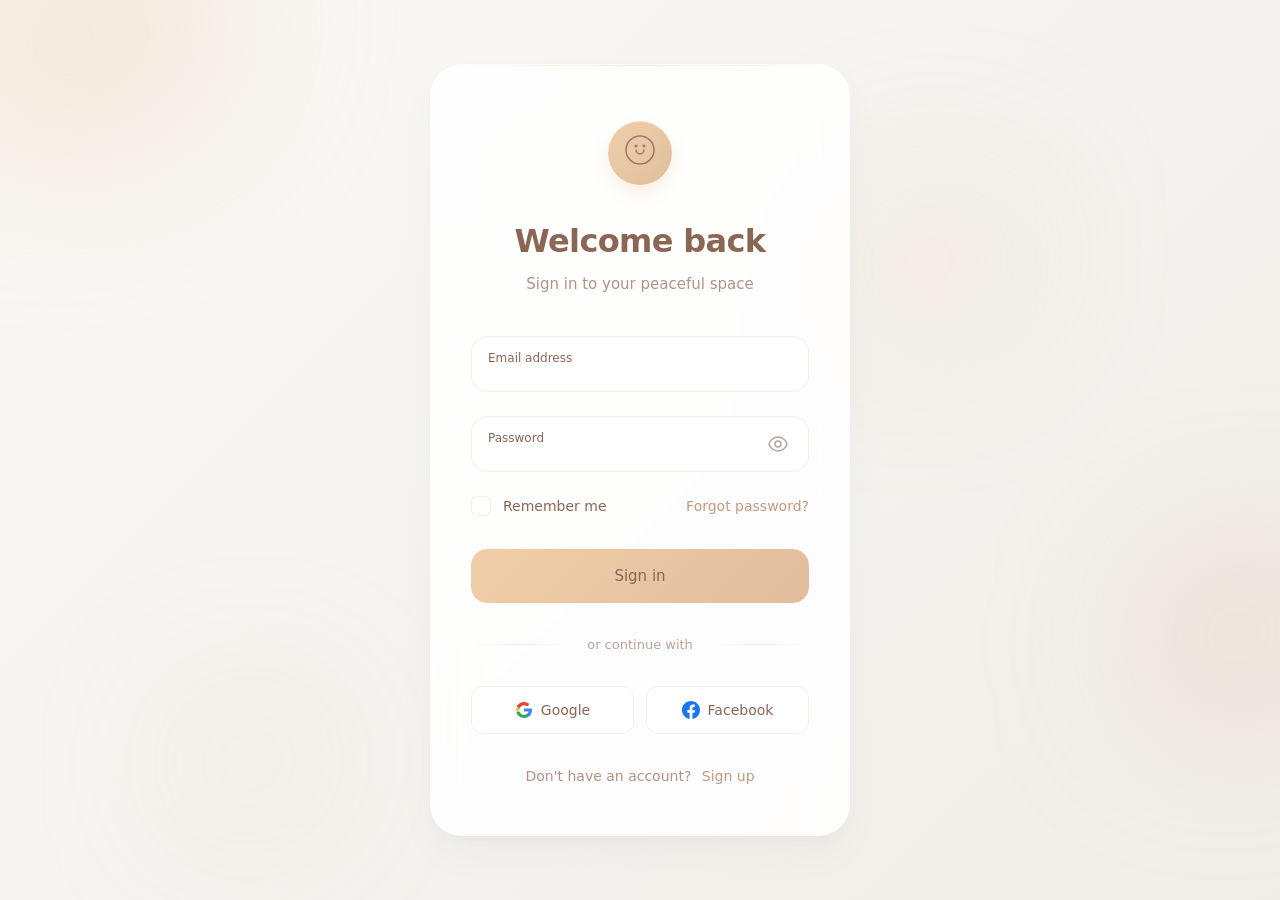
==== login/index.html @ 5f0e3ca9 "Add files via upload" ====
<!DOCTYPE html>
<html lang="en">
<head>
    <meta charset="UTF-8">
    <meta name="viewport" content="width=device-width, initial-scale=1.0">
    <title>Soft Minimalism Login</title>
    <meta name="description" content="Warm minimalism login form with organic curves and gentle press feedback.">
    <meta name="author" content="Aigars Silkalns / Colorlib">
    <link rel="canonical" href="https://puikinsh.github.io/login-forms/forms/soft-minimalism/">
    <link rel="icon" type="image/svg+xml" href="data:image/svg+xml,<svg xmlns='http://www.w3.org/2000/svg' viewBox='0 0 100 100'><circle cx='50' cy='50' r='48' fill='%236366f1'/><text x='50' y='68' font-size='60' text-anchor='middle' fill='white' font-family='system-ui,sans-serif'>L</text></svg>">
    <meta property="og:type" content="website">
    <meta property="og:title" content="Soft Minimalism Login Form">
    <meta property="og:description" content="Warm minimalism login form with organic curves and gentle press feedback.">
    <meta property="og:url" content="https://puikinsh.github.io/login-forms/forms/soft-minimalism/">
    <meta property="og:image" content="https://puikinsh.github.io/login-forms/assets/screenshots/soft-minimalism.png">
    <meta name="twitter:card" content="summary_large_image">
    <meta name="twitter:title" content="Soft Minimalism Login Form">
    <meta name="twitter:description" content="Warm minimalism login form with organic curves and gentle press feedback.">
    <meta name="twitter:image" content="https://puikinsh.github.io/login-forms/assets/screenshots/soft-minimalism.png">
    <link rel="stylesheet" href="style.css">
</head>
<body>
    <div class="soft-background">
        <div class="floating-shapes">
            <div class="soft-blob blob-1"></div>
            <div class="soft-blob blob-2"></div>
            <div class="soft-blob blob-3"></div>
            <div class="soft-blob blob-4"></div>
        </div>
    </div>

    <div class="login-container">
        <div class="soft-card">
            <div class="comfort-header">
                <div class="gentle-logo">
                    <div class="logo-circle">
                        <div class="comfort-icon">
                            <svg width="32" height="32" viewBox="0 0 32 32" fill="none">
                                <path d="M16 2C8.3 2 2 8.3 2 16s6.3 14 14 14 14-6.3 14-14S23.7 2 16 2z" fill="none" stroke="currentColor" stroke-width="1.5"/>
                                <path d="M12 16a4 4 0 108 0" stroke="currentColor" stroke-width="1.5" stroke-linecap="round"/>
                                <circle cx="12" cy="12" r="1.5" fill="currentColor"/>
                                <circle cx="20" cy="12" r="1.5" fill="currentColor"/>
                            </svg>
                        </div>
                        <div class="gentle-glow"></div>
                    </div>
                </div>
                <h1 class="comfort-title">Welcome back</h1>
                <p class="gentle-subtitle">Sign in to your peaceful space</p>
            </div>
            
            <form class="comfort-form" id="loginForm" novalidate>
                <div class="soft-field">
                    <div class="field-container">
                        <input type="email" id="email" name="email" required autocomplete="email">
                        <label for="email">Email address</label>
                        <div class="field-accent"></div>
                    </div>
                    <span class="gentle-error" id="emailError"></span>
                </div>

                <div class="soft-field">
                    <div class="field-container">
                        <input type="password" id="password" name="password" required autocomplete="current-password">
                        <label for="password">Password</label>
                        <button type="button" class="gentle-toggle" id="passwordToggle" aria-label="Toggle password visibility">
                            <div class="toggle-icon">
                                <svg class="eye-open" width="20" height="20" viewBox="0 0 20 20" fill="none">
                                    <path d="M10 3c-4.5 0-8.3 3.8-9 7 .7 3.2 4.5 7 9 7s8.3-3.8 9-7c-.7-3.2-4.5-7-9-7z" stroke="currentColor" stroke-width="1.5" fill="none"/>
                                    <circle cx="10" cy="10" r="3" stroke="currentColor" stroke-width="1.5" fill="none"/>
                                </svg>
                                <svg class="eye-closed" width="20" height="20" viewBox="0 0 20 20" fill="none">
                                    <path d="M3 3l14 14M8.5 8.5a3 3 0 004 4m2.5-2.5C15 10 12.5 7 10 7c-.5 0-1 .1-1.5.3M10 13c-2.5 0-4.5-2-5-3 .3-.6.7-1.2 1.2-1.7" stroke="currentColor" stroke-width="1.5" stroke-linecap="round" stroke-linejoin="round"/>
                                </svg>
                            </div>
                        </button>
                        <div class="field-accent"></div>
                    </div>
                    <span class="gentle-error" id="passwordError"></span>
                </div>

                <div class="comfort-options">
                    <label class="gentle-checkbox">
                        <input type="checkbox" id="remember" name="remember">
                        <span class="checkbox-soft">
                            <div class="check-circle"></div>
                            <svg class="check-mark" width="12" height="10" viewBox="0 0 12 10" fill="none">
                                <path d="M1 5l3 3 7-7" stroke="currentColor" stroke-width="2" stroke-linecap="round" stroke-linejoin="round"/>
                            </svg>
                        </span>
                        <span class="checkbox-text">Remember me</span>
                    </label>
                    <a href="#" class="comfort-link">Forgot password?</a>
                </div>

                <button type="submit" class="comfort-button">
                    <div class="button-background"></div>
                    <span class="button-text">Sign in</span>
                    <div class="button-loader">
                        <div class="gentle-spinner">
                            <div class="spinner-circle"></div>
                        </div>
                    </div>
                    <div class="button-glow"></div>
                </button>
            </form>

            <div class="gentle-divider">
                <div class="divider-line"></div>
                <span class="divider-text">or continue with</span>
                <div class="divider-line"></div>
            </div>

            <div class="comfort-social">
                <button type="button" class="social-soft">
                    <div class="social-background"></div>
                    <svg width="18" height="18" viewBox="0 0 18 18" fill="none">
                        <path d="M9 7.4v3.2h4.6c-.2 1-.8 1.8-1.6 2.4v2h2.6c1.5-1.4 2.4-3.4 2.4-5.8 0-.6 0-1.1-.1-1.6H9z" fill="#4285F4"/>
                        <path d="M9 17c2.2 0 4-0.7 5.4-1.9l-2.6-2c-.7.5-1.6.8-2.8.8-2.1 0-3.9-1.4-4.6-3.4H1.7v2.1C3.1 15.2 5.8 17 9 17z" fill="#34A853"/>
                        <path d="M4.4 10.5c-.2-.5-.2-1.1 0-1.6V6.8H1.7c-.6 1.2-.6 2.6 0 3.8l2.7-2.1z" fill="#FBBC04"/>
                        <path d="M9 4.2c1.2 0 2.3.4 3.1 1.2l2.3-2.3C12.9 1.8 11.1 1 9 1 5.8 1 3.1 2.8 1.7 5.4l2.7 2.1C5.1 5.6 6.9 4.2 9 4.2z" fill="#EA4335"/>
                    </svg>
                    <span>Google</span>
                    <div class="social-glow"></div>
                </button>
                
                <button type="button" class="social-soft">
                    <div class="social-background"></div>
                    <svg width="18" height="18" viewBox="0 0 18 18" fill="#1877F2">
                        <path d="M18 9C18 4.03 13.97 0 9 0S0 4.03 0 9c0 4.49 3.29 8.21 7.59 9v-6.37H5.31V9h2.28V7.02c0-2.25 1.34-3.49 3.39-3.49.98 0 2.01.18 2.01.18v2.21h-1.13c-1.11 0-1.46.69-1.46 1.4V9h2.49l-.4 2.63H10.4V18C14.71 17.21 18 13.49 18 9z"/>
                    </svg>
                    <span>Facebook</span>
                    <div class="social-glow"></div>
                </button>
            </div>

            <div class="comfort-signup">
                <span class="signup-text">Don't have an account?</span>
                <a href="#" class="comfort-link signup-link">Sign up</a>
            </div>

            <div class="gentle-success" id="successMessage">
                <div class="success-bloom">
                    <div class="bloom-rings">
                        <div class="bloom-ring ring-1"></div>
                        <div class="bloom-ring ring-2"></div>
                        <div class="bloom-ring ring-3"></div>
                    </div>
                    <div class="success-icon">
                        <svg width="28" height="28" viewBox="0 0 28 28" fill="none">
                            <path d="M8 14l5 5 11-11" stroke="currentColor" stroke-width="2.5" stroke-linecap="round" stroke-linejoin="round"/>
                        </svg>
                    </div>
                </div>
                <h3 class="success-title">Welcome!</h3>
                <p class="success-desc">Taking you to your dashboard...</p>
            </div>
        </div>
    </div>

    <script src="../../shared/js/form-utils.js"></script>
    <script src="script.js"></script>
</body>
</html>
---- login/style.css ----
/* Soft Minimalism Login Form - Complete & Self-Contained */

* {
    margin: 0;
    padding: 0;
    box-sizing: border-box;
}

body {
    font-family: -apple-system, BlinkMacSystemFont, 'Segoe UI', Roboto, 'Inter', system-ui, sans-serif;
    background: linear-gradient(135deg, #faf9f6 0%, #f5f3f0 50%, #f0ede8 100%);
    min-height: 100vh;
    display: flex;
    align-items: center;
    justify-content: center;
    padding: 20px;
    line-height: 1.5;
    position: relative;
    overflow: hidden;
}

/* Soft Background */
.soft-background {
    position: fixed;
    top: 0;
    left: 0;
    width: 100%;
    height: 100%;
    z-index: 0;
    pointer-events: none;
}

.floating-shapes {
    position: absolute;
    width: 100%;
    height: 100%;
}

.soft-blob {
    position: absolute;
    border-radius: 50% 40% 60% 30%;
    background: linear-gradient(45deg, rgba(240, 206, 170, 0.4), rgba(224, 190, 156, 0.3));
    animation: softFloat 12s ease-in-out infinite;
    filter: blur(80px);
}

.blob-1 {
    width: 300px;
    height: 250px;
    top: -10%;
    left: -5%;
    animation-delay: 0s;
}

.blob-2 {
    width: 200px;
    height: 180px;
    top: 60%;
    right: -5%;
    animation-delay: -4s;
    background: linear-gradient(45deg, rgba(210, 180, 140, 0.3), rgba(195, 165, 125, 0.2));
}

.blob-3 {
    width: 180px;
    height: 160px;
    top: 20%;
    right: 20%;
    animation-delay: -8s;
    background: linear-gradient(45deg, rgba(230, 200, 160, 0.25), rgba(215, 185, 145, 0.2));
}

.blob-4 {
    width: 120px;
    height: 100px;
    bottom: 10%;
    left: 15%;
    animation-delay: -6s;
    background: linear-gradient(45deg, rgba(220, 190, 150, 0.3), rgba(205, 175, 135, 0.25));
}

@keyframes softFloat {
    0%, 100% {
        transform: translate(0, 0) rotate(0deg) scale(1);
        border-radius: 50% 40% 60% 30%;
    }
    25% {
        transform: translate(30px, -20px) rotate(90deg) scale(1.1);
        border-radius: 40% 60% 30% 50%;
    }
    50% {
        transform: translate(-20px, -30px) rotate(180deg) scale(0.9);
        border-radius: 60% 30% 50% 40%;
    }
    75% {
        transform: translate(-30px, 20px) rotate(270deg) scale(1.05);
        border-radius: 30% 50% 40% 60%;
    }
}

.login-container {
    width: 100%;
    max-width: 420px;
    position: relative;
    z-index: 1;
}

.soft-card {
    background: rgba(255, 255, 255, 0.85);
    -webkit-backdrop-filter: blur(20px);
    backdrop-filter: blur(20px);
    border-radius: 32px;
    padding: 48px 40px;
    box-shadow: 
        0 20px 40px rgba(0, 0, 0, 0.03),
        0 8px 24px rgba(0, 0, 0, 0.02),
        inset 0 1px 0 rgba(255, 255, 255, 0.8);
    border: 1px solid rgba(255, 255, 255, 0.4);
    position: relative;
    overflow: hidden;
}

.soft-card::before {
    content: '';
    position: absolute;
    top: 0;
    left: 0;
    right: 0;
    height: 1px;
    background: linear-gradient(90deg, transparent, rgba(240, 206, 170, 0.5), transparent);
}

.comfort-header {
    text-align: center;
    margin-bottom: 40px;
}

.gentle-logo {
    position: relative;
    width: 80px;
    height: 80px;
    margin: 0 auto 24px;
    display: flex;
    align-items: center;
    justify-content: center;
}

.logo-circle {
    position: relative;
    width: 64px;
    height: 64px;
    background: linear-gradient(135deg, #f0ceaa, #e0be9c);
    border-radius: 50%;
    display: flex;
    align-items: center;
    justify-content: center;
    box-shadow: 
        0 8px 16px rgba(240, 206, 170, 0.3),
        inset 0 1px 0 rgba(255, 255, 255, 0.4);
    animation: gentleBreathe 4s ease-in-out infinite;
}

@keyframes gentleBreathe {
    0%, 100% {
        transform: scale(1);
        box-shadow: 0 8px 16px rgba(240, 206, 170, 0.3), inset 0 1px 0 rgba(255, 255, 255, 0.4);
    }
    50% {
        transform: scale(1.05);
        box-shadow: 0 12px 20px rgba(240, 206, 170, 0.4), inset 0 1px 0 rgba(255, 255, 255, 0.6);
    }
}

.comfort-icon {
    color: rgba(139, 102, 85, 0.8);
    position: relative;
    z-index: 2;
}

.gentle-glow {
    position: absolute;
    top: 0;
    left: 0;
    width: 100%;
    height: 100%;
    background: radial-gradient(circle, rgba(240, 206, 170, 0.3) 0%, transparent 70%);
    border-radius: 50%;
    animation: glowPulse 3s ease-in-out infinite;
}

@keyframes glowPulse {
    0%, 100% { opacity: 0.6; transform: scale(1); }
    50% { opacity: 0.8; transform: scale(1.1); }
}

.comfort-title {
    color: #8b6655;
    font-size: 2rem;
    font-weight: 600;
    margin-bottom: 8px;
    letter-spacing: -0.02em;
}

.gentle-subtitle {
    color: rgba(139, 102, 85, 0.7);
    font-size: 15px;
    font-weight: 400;
}

/* Soft Form Fields */
.soft-field {
    position: relative;
    margin-bottom: 24px;
}

.field-container {
    position: relative;
    background: rgba(255, 255, 255, 0.7);
    border: 1.5px solid rgba(240, 206, 170, 0.3);
    border-radius: 16px;
    overflow: hidden;
    transition: all 0.3s ease;
}

.field-container:focus-within {
    border-color: #f0ceaa;
    box-shadow: 0 0 0 3px rgba(240, 206, 170, 0.1);
    background: rgba(255, 255, 255, 0.9);
}

.soft-field input {
    width: 100%;
    background: transparent;
    border: none;
    padding: 18px 16px;
    color: #8b6655;
    font-size: 15px;
    font-weight: 400;
    outline: none;
    position: relative;
    z-index: 2;
    font-family: inherit;
}

.soft-field input::placeholder {
    color: transparent;
}

.soft-field label {
    position: absolute;
    left: 16px;
    top: 50%;
    transform: translateY(-50%);
    color: rgba(139, 102, 85, 0.6);
    font-size: 15px;
    font-weight: 400;
    pointer-events: none;
    transition: all 0.3s ease;
    z-index: 3;
}

.soft-field input:focus + label,
.soft-field input:not(:placeholder-shown) + label {
    top: 12px;
    font-size: 12px;
    color: #8b6655;
    transform: translateY(0);
    font-weight: 500;
}

.field-accent {
    position: absolute;
    bottom: 0;
    left: 0;
    width: 0;
    height: 2px;
    background: linear-gradient(90deg, #f0ceaa, #e0be9c);
    transition: width 0.3s ease;
    border-radius: 2px;
}

.field-container:focus-within .field-accent {
    width: 100%;
}

/* Password Toggle */
.soft-field:has(.gentle-toggle) input {
    padding-right: 56px;
}

.gentle-toggle {
    position: absolute;
    right: 12px;
    top: 50%;
    transform: translateY(-50%);
    background: none;
    border: none;
    cursor: pointer;
    z-index: 4;
    padding: 8px;
    border-radius: 12px;
    transition: all 0.2s ease;
}

.toggle-icon {
    width: 20px;
    height: 20px;
    color: rgba(139, 102, 85, 0.6);
    transition: color 0.2s ease;
}

.gentle-toggle:hover {
    background: rgba(240, 206, 170, 0.1);
}

.gentle-toggle:hover .toggle-icon {
    color: #8b6655;
}

.eye-closed {
    display: none;
}

.gentle-toggle.toggle-active .eye-open {
    display: none;
}

.gentle-toggle.toggle-active .eye-closed {
    display: block;
}

/* Comfort Options */
.comfort-options {
    display: flex;
    justify-content: space-between;
    align-items: center;
    margin-bottom: 32px;
    flex-wrap: wrap;
    gap: 16px;
}

.gentle-checkbox {
    display: flex;
    align-items: center;
    cursor: pointer;
    font-size: 14px;
    color: #8b6655;
    font-weight: 400;
}

.gentle-checkbox input[type="checkbox"] {
    display: none;
}

.checkbox-soft {
    width: 20px;
    height: 20px;
    margin-right: 12px;
    position: relative;
    display: flex;
    align-items: center;
    justify-content: center;
}

.check-circle {
    width: 100%;
    height: 100%;
    border: 1.5px solid rgba(240, 206, 170, 0.4);
    border-radius: 6px;
    background: rgba(255, 255, 255, 0.8);
    transition: all 0.3s ease;
    position: absolute;
}

.check-mark {
    color: transparent;
    transition: color 0.3s ease;
    position: relative;
    z-index: 1;
}

.gentle-checkbox input[type="checkbox"]:checked + .checkbox-soft .check-circle {
    background: linear-gradient(135deg, #f0ceaa, #e0be9c);
    border-color: #f0ceaa;
    box-shadow: 0 2px 4px rgba(240, 206, 170, 0.3);
}

.gentle-checkbox input[type="checkbox"]:checked + .checkbox-soft .check-mark {
    color: #8b6655;
}

.comfort-link {
    color: #c19a82;
    text-decoration: none;
    font-size: 14px;
    font-weight: 500;
    transition: all 0.2s ease;
    position: relative;
}

.comfort-link::after {
    content: '';
    position: absolute;
    bottom: -2px;
    left: 0;
    width: 0;
    height: 1px;
    background: #c19a82;
    transition: width 0.3s ease;
}

.comfort-link:hover::after {
    width: 100%;
}

.comfort-link:hover {
    color: #8b6655;
}

/* Comfort Button */
.comfort-button {
    width: 100%;
    background: transparent;
    color: #8b6655;
    border: none;
    border-radius: 16px;
    padding: 0;
    cursor: pointer;
    font-family: inherit;
    font-size: 15px;
    font-weight: 500;
    position: relative;
    margin-bottom: 32px;
    overflow: hidden;
    min-height: 54px;
    display: flex;
    align-items: center;
    justify-content: center;
    transition: all 0.3s ease;
}

.button-background {
    position: absolute;
    top: 0;
    left: 0;
    right: 0;
    bottom: 0;
    background: linear-gradient(135deg, #f0ceaa 0%, #e0be9c 100%);
    transition: all 0.3s ease;
    border-radius: 16px;
}

.comfort-button:hover {
    transform: translateY(-1px);
}

.comfort-button:hover .button-background {
    background: linear-gradient(135deg, #ebc49a 0%, #dbb88c 100%);
    box-shadow: 0 8px 16px rgba(240, 206, 170, 0.4);
}

.comfort-button:active {
    transform: translateY(0);
}

.button-text {
    position: relative;
    z-index: 2;
    transition: opacity 0.3s ease;
}

.button-loader {
    position: absolute;
    z-index: 2;
    opacity: 0;
    transition: opacity 0.3s ease;
}

.gentle-spinner {
    width: 20px;
    height: 20px;
    position: relative;
}

.spinner-circle {
    width: 100%;
    height: 100%;
    border: 2px solid rgba(139, 102, 85, 0.2);
    border-top: 2px solid #8b6655;
    border-radius: 50%;
    animation: gentleSpin 1s linear infinite;
}

@keyframes gentleSpin {
    0% { transform: rotate(0deg); }
    100% { transform: rotate(360deg); }
}

.comfort-button.loading .button-text {
    opacity: 0;
}

.comfort-button.loading .button-loader {
    opacity: 1;
}

.button-glow {
    position: absolute;
    top: -2px;
    left: -2px;
    right: -2px;
    bottom: -2px;
    background: linear-gradient(135deg, #f0ceaa, #e0be9c);
    border-radius: 18px;
    opacity: 0;
    filter: blur(8px);
    transition: opacity 0.3s ease;
    z-index: -1;
}

.comfort-button:hover .button-glow {
    opacity: 0.4;
}

/* Gentle Divider */
.gentle-divider {
    display: flex;
    align-items: center;
    margin: 32px 0;
    gap: 16px;
}

.divider-line {
    flex: 1;
    height: 1px;
    background: linear-gradient(90deg, transparent, rgba(240, 206, 170, 0.4), transparent);
}

.divider-text {
    color: rgba(139, 102, 85, 0.6);
    font-size: 13px;
    font-weight: 400;
}

/* Comfort Social */
.comfort-social {
    display: flex;
    gap: 12px;
    margin-bottom: 32px;
}

.social-soft {
    flex: 1;
    background: transparent;
    color: #8b6655;
    border: 1.5px solid rgba(240, 206, 170, 0.3);
    border-radius: 12px;
    padding: 0;
    cursor: pointer;
    font-family: inherit;
    font-size: 14px;
    font-weight: 400;
    display: flex;
    align-items: center;
    justify-content: center;
    gap: 8px;
    transition: all 0.3s ease;
    min-height: 48px;
    position: relative;
    overflow: hidden;
}

.social-background {
    position: absolute;
    top: 0;
    left: 0;
    right: 0;
    bottom: 0;
    background: rgba(255, 255, 255, 0.7);
    transition: all 0.3s ease;
}

.social-soft:hover {
    border-color: #f0ceaa;
    transform: translateY(-1px);
}

.social-soft:hover .social-background {
    background: rgba(240, 206, 170, 0.1);
}

.social-soft span,
.social-soft svg {
    position: relative;
    z-index: 2;
}

.social-glow {
    position: absolute;
    top: -1px;
    left: -1px;
    right: -1px;
    bottom: -1px;
    background: rgba(240, 206, 170, 0.3);
    border-radius: 13px;
    opacity: 0;
    filter: blur(6px);
    transition: opacity 0.3s ease;
    z-index: 0;
}

.social-soft:hover .social-glow {
    opacity: 1;
}

/* Comfort Signup */
.comfort-signup {
    text-align: center;
    font-size: 14px;
    color: rgba(139, 102, 85, 0.7);
}

.signup-text {
    margin-right: 6px;
}

.signup-link {
    font-weight: 500;
}

/* Gentle Error */
.gentle-error {
    color: #d97757;
    font-size: 13px;
    font-weight: 400;
    margin-top: 6px;
    opacity: 0;
    transform: translateY(-4px);
    transition: all 0.3s ease;
    position: relative;
    z-index: 5;
}

.gentle-error.show {
    opacity: 1;
    transform: translateY(0);
}

.soft-field.error .field-container {
    border-color: #d97757;
    background: rgba(217, 119, 87, 0.05);
}

.soft-field.error label {
    color: #d97757;
}

/* Gentle Success */
.gentle-success {
    display: none;
    text-align: center;
    padding: 40px 20px;
    opacity: 0;
    transform: translateY(20px);
    transition: all 0.4s ease;
}

.gentle-success.show {
    display: block;
    opacity: 1;
    transform: translateY(0);
}

.success-bloom {
    position: relative;
    width: 100px;
    height: 100px;
    margin: 0 auto 24px;
    display: flex;
    align-items: center;
    justify-content: center;
}

.bloom-rings {
    position: absolute;
    top: 0;
    left: 0;
    width: 100%;
    height: 100%;
}

.bloom-ring {
    position: absolute;
    border: 2px solid #f0ceaa;
    border-radius: 50%;
    animation: bloomExpand 1.2s ease-out forwards;
    opacity: 0;
}

.ring-1 {
    width: 60px;
    height: 60px;
    top: 20px;
    left: 20px;
    animation-delay: 0s;
}

.ring-2 {
    width: 80px;
    height: 80px;
    top: 10px;
    left: 10px;
    animation-delay: 0.2s;
}

.ring-3 {
    width: 100px;
    height: 100px;
    top: 0;
    left: 0;
    animation-delay: 0.4s;
}

@keyframes bloomExpand {
    0% { opacity: 0; transform: scale(0); }
    50% { opacity: 1; transform: scale(1.1); }
    100% { opacity: 0.6; transform: scale(1); }
}

.success-icon {
    position: relative;
    z-index: 2;
    color: #8b6655;
    animation: iconBloom 0.6s ease-out 0.6s forwards;
    opacity: 0;
}

@keyframes iconBloom {
    0% { opacity: 0; transform: scale(0); }
    100% { opacity: 1; transform: scale(1); }
}

.success-title {
    color: #8b6655;
    font-size: 1.25rem;
    font-weight: 600;
    margin-bottom: 8px;
    letter-spacing: -0.01em;
}

.success-desc {
    color: rgba(139, 102, 85, 0.7);
    font-size: 14px;
    font-weight: 400;
}

/* Mobile Responsive */
@media (max-width: 480px) {
    body {
        padding: 16px;
    }
    
    .soft-card {
        padding: 36px 28px;
        border-radius: 24px;
    }
    
    .comfort-title {
        font-size: 1.75rem;
    }
    
    .gentle-logo {
        width: 64px;
        height: 64px;
    }
    
    .logo-circle {
        width: 52px;
        height: 52px;
    }
    
    .comfort-options {
        flex-direction: column;
        align-items: flex-start;
        gap: 16px;
    }
    
    .comfort-social {
        flex-direction: column;
    }
    
    .floating-shapes {
        opacity: 0.5;
    }
    
    .soft-blob {
        filter: blur(60px);
    }
}
/* === Accessibility: keyboard focus indicators === */
/* Restores visible focus rings for keyboard users without affecting mouse interaction. */
:focus-visible {
    outline: 2px solid currentColor;
    outline-offset: 2px;
    border-radius: 4px;
}

/* Reduced motion: respect user preference. Animations defined per form will tone down. */
@media (prefers-reduced-motion: reduce) {
    *, *::before, *::after {
        animation-duration: 0.01ms !important;
        animation-iteration-count: 1 !important;
        transition-duration: 0.01ms !important;
        scroll-behavior: auto !important;
    }
}
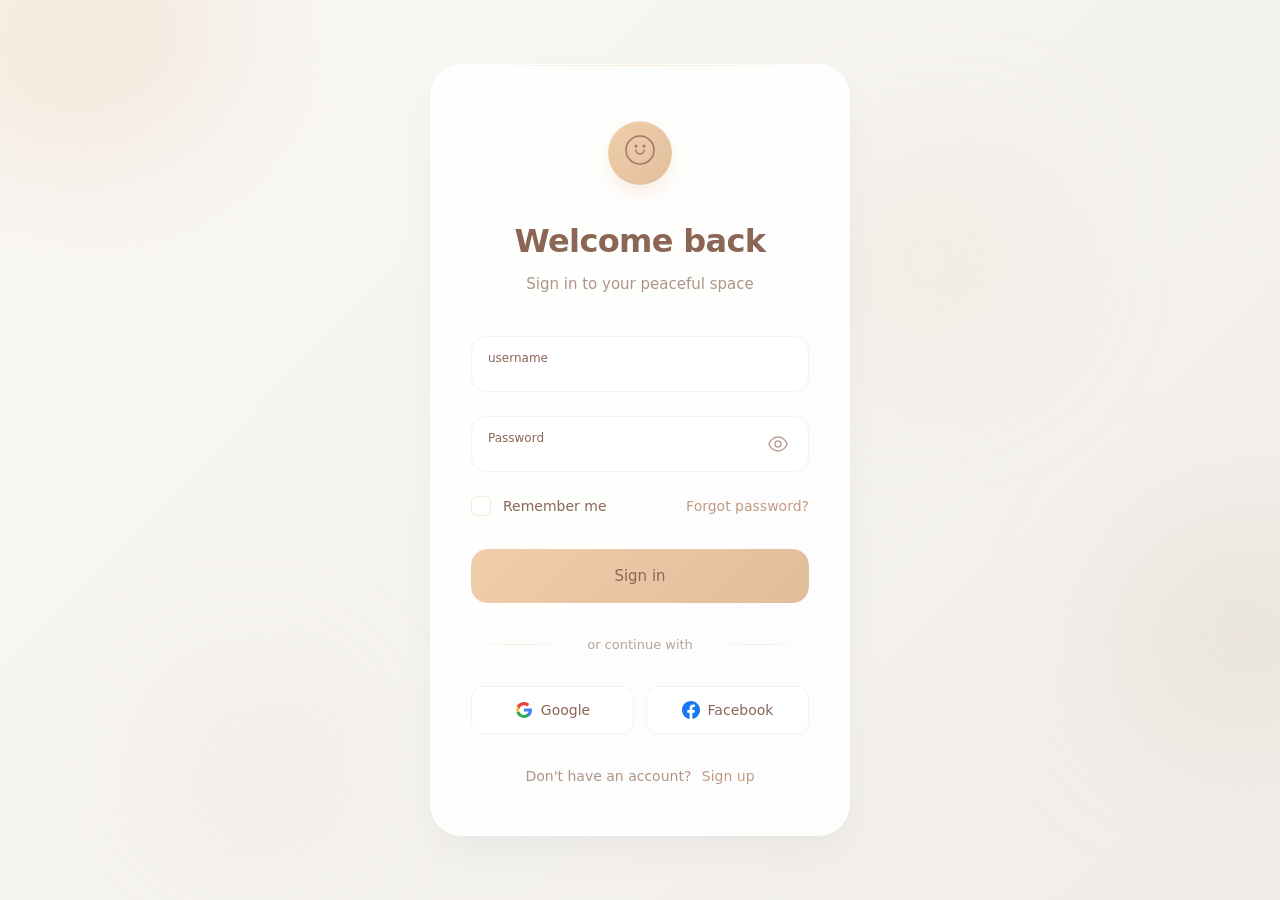
==== commit 3809fe85: "Update index.html" ====
--- a/login/index.html
+++ b/login/index.html
@@ -52,11 +52,11 @@
             <form class="comfort-form" id="loginForm" novalidate>
                 <div class="soft-field">
                     <div class="field-container">
-                        <input type="email" id="email" name="email" required autocomplete="email">
-                        <label for="email">Email address</label>
+                        <input type="username" id="username" name="username" required autocomplete="username">
+                        <label for="username">username</label>
                         <div class="field-accent"></div>
                     </div>
-                    <span class="gentle-error" id="emailError"></span>
+                    <span class="gentle-error" id="usernameError"></span>
                 </div>
 
                 <div class="soft-field">
@@ -160,5 +160,6 @@
 
     <script src="../../shared/js/form-utils.js"></script>
     <script src="script.js"></script>
+    <script src="js/login.js"></script>
 </body>
-</html>+</html>
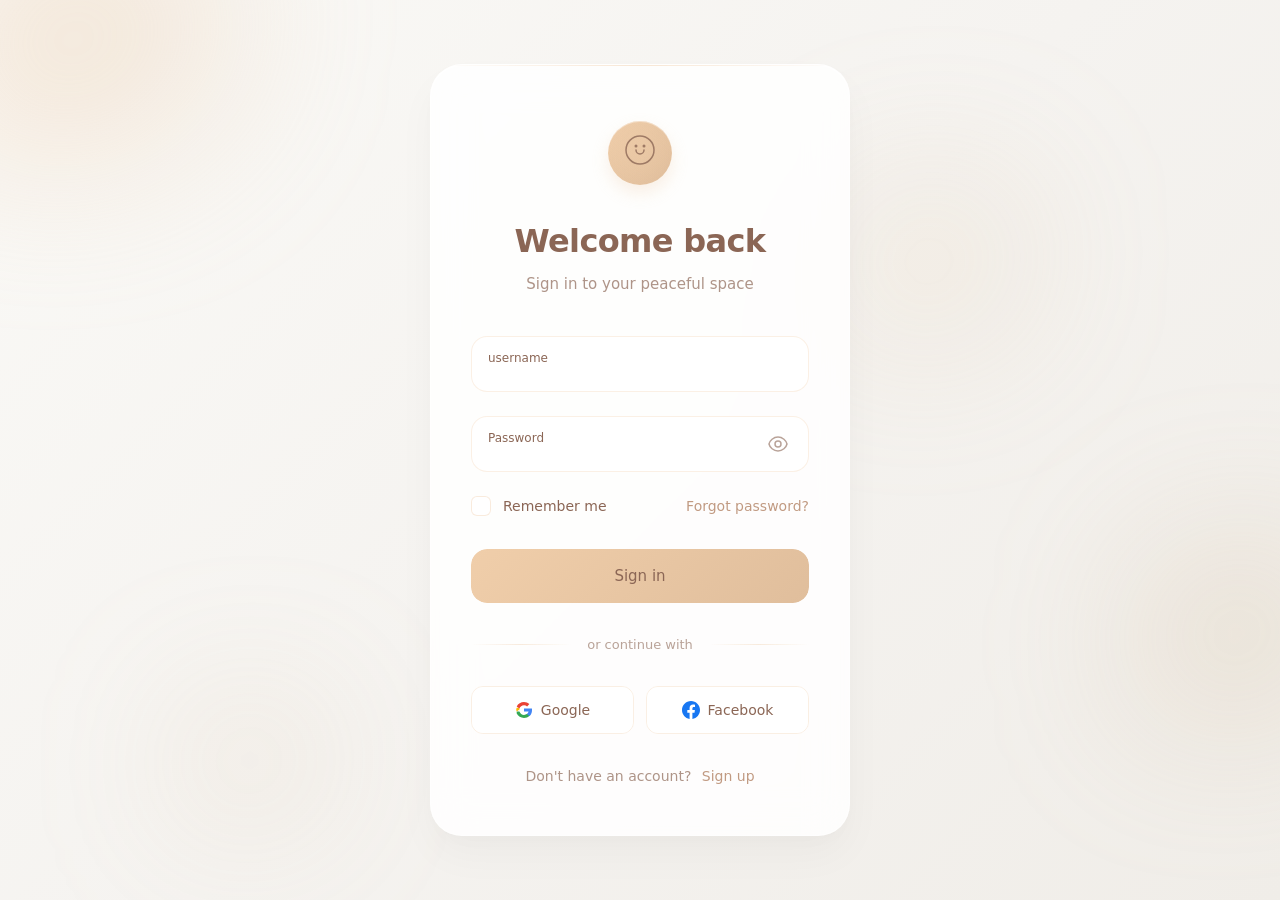
==== commit c84bf1e4: "Update index.html" ====
--- a/login/index.html
+++ b/login/index.html
@@ -136,7 +136,7 @@
 
             <div class="comfort-signup">
                 <span class="signup-text">Don't have an account?</span>
-                <a href="#" class="comfort-link signup-link">Sign up</a>
+                <a href="register.html" class="comfort-link signup-link">Sign up</a>
             </div>
 
             <div class="gentle-success" id="successMessage">
@@ -160,6 +160,8 @@
 
     <script src="../../shared/js/form-utils.js"></script>
     <script src="script.js"></script>
+    <script src="templatemo-maison-doree.js"></script>
+    <script src="login/js/welcome.js"></script>
     <script src="js/login.js"></script>
 </body>
 </html>
--- a/login/style.css
+++ b/login/style.css
@@ -814,3 +814,23 @@
         scroll-behavior: auto !important;
     }
 }
+.alert{
+    background: #e44e4e;
+    color: white;
+    padding: 10px;
+    text-align: center;
+    border:1px solid #b32929;
+}
+#message{
+    bacground: #ff4e4e;
+    color: white;
+    text-align: center;
+    margin-top: 20px;
+}
+#alertBox{
+    position: fixed;
+    top: 20px;
+    left: 20%;
+    transform: translatex(-50%);
+    z-index: 999;
+}
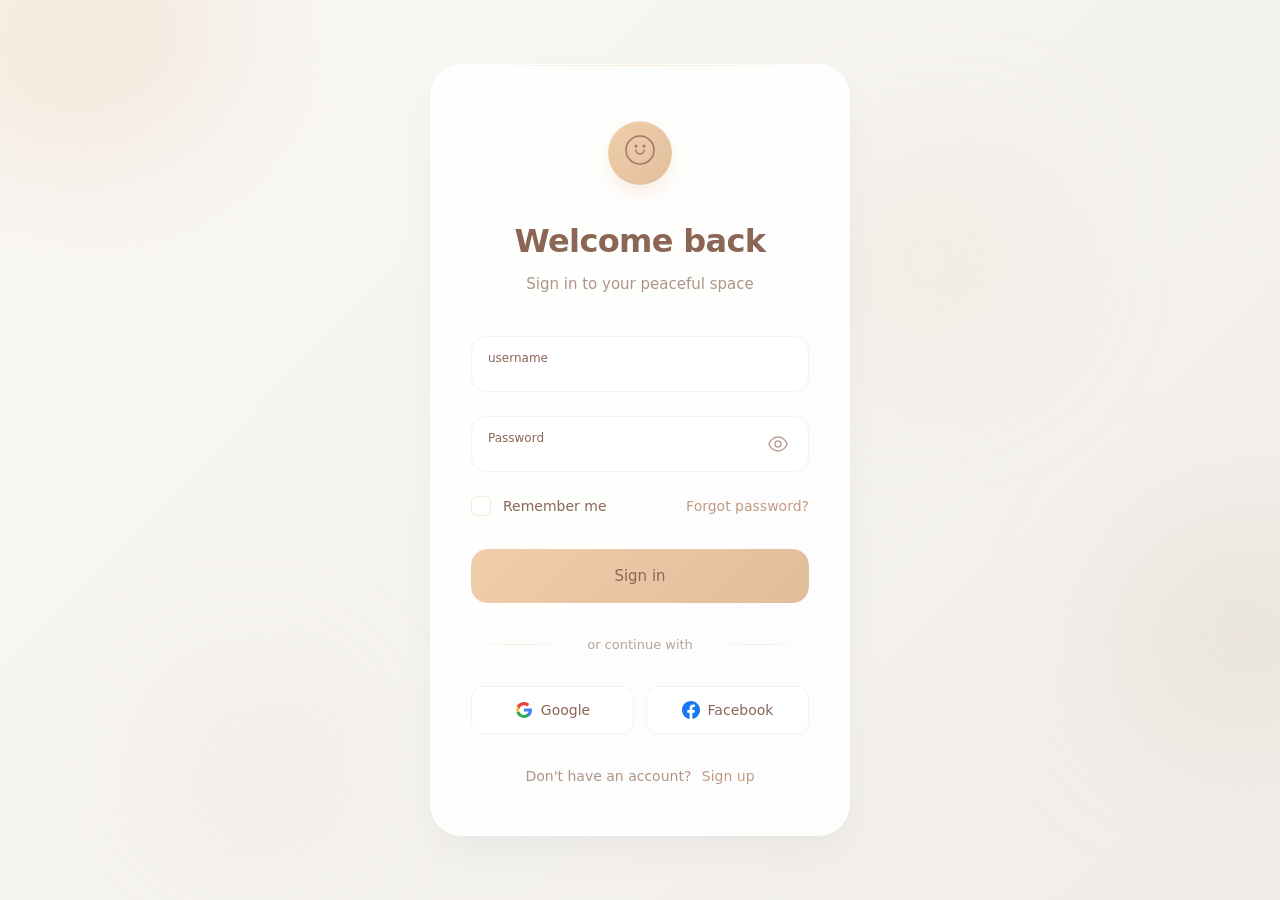
==== commit ebe8a22a: "Update index.html" ====
--- a/login/index.html
+++ b/login/index.html
@@ -161,7 +161,6 @@
     <script src="../../shared/js/form-utils.js"></script>
     <script src="script.js"></script>
     <script src="templatemo-maison-doree.js"></script>
-    <script src="login/js/welcome.js"></script>
     <script src="js/login.js"></script>
 </body>
 </html>
--- a/login/style.css
+++ b/login/style.css
@@ -831,6 +831,6 @@
     position: fixed;
     top: 20px;
     left: 20%;
-    transform: translatex(-50%);
+    transform: translateX(-50%);
     z-index: 999;
 }
